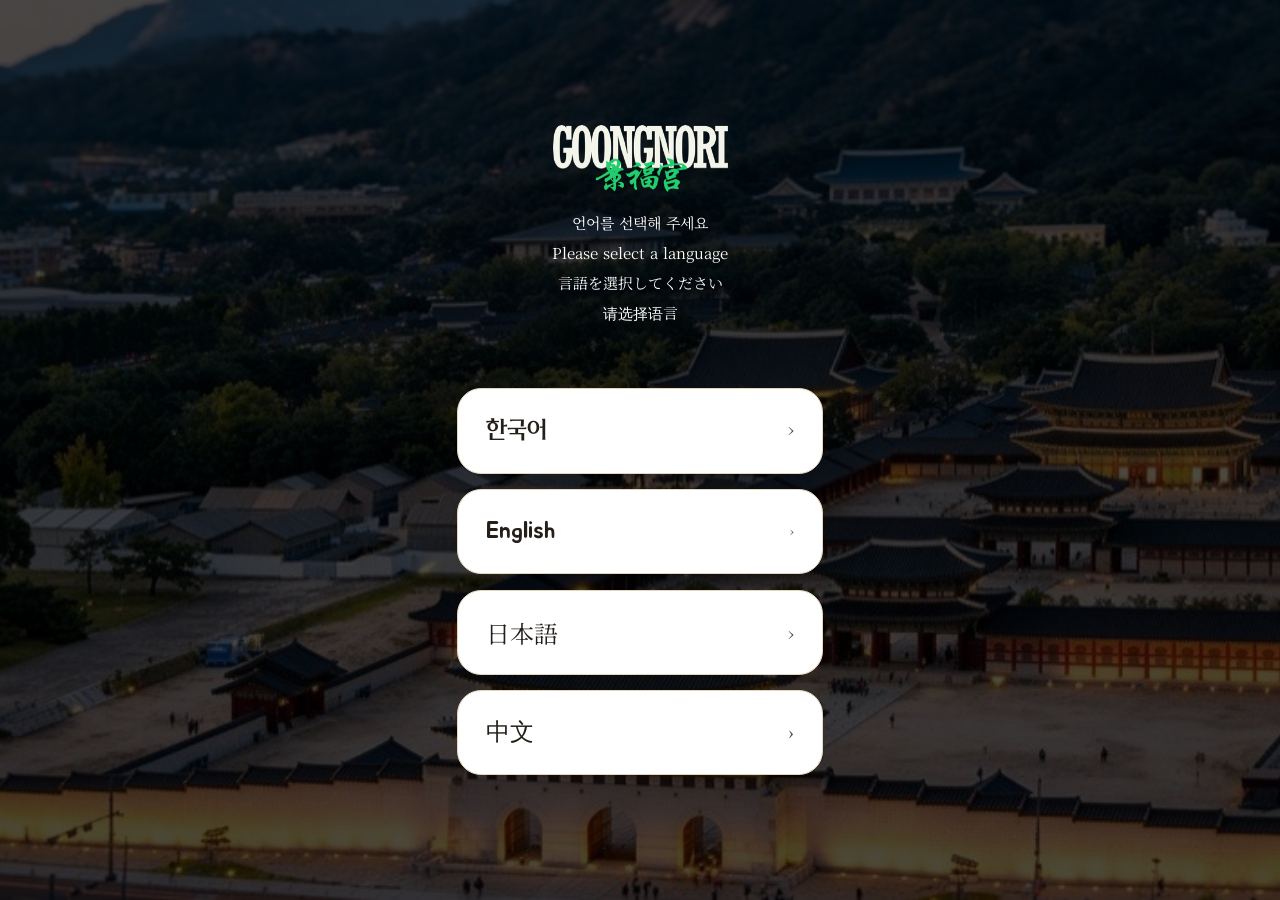
==== index.html @ 540db700 "Initial commit: 궁노리 게임형 UI Full 7-chapter/6-map palace journey experience in Korean/English/Japanese" ====
<!DOCTYPE html>
<html lang="ko">
<head>
  <meta charset="UTF-8" />
  <meta name="viewport" content="width=device-width, initial-scale=1.0, viewport-fit=cover" />
  <meta name="theme-color" content="#fbf6ee" />
  <meta name="apple-mobile-web-app-capable" content="yes" />
  <meta name="apple-mobile-web-app-status-bar-style" content="default" />
  <title>궁노리</title>
  <meta name="description" content="경복궁을 신하 궁이와 함께 걷는 전통 문화 디지털 체험. 한국어, English, 日本語, 中文 지원." />
  <!-- TODO(배포 시): og:url과 og:image를 실제 배포 도메인의 절대경로로 교체하세요 -->
  <meta property="og:type" content="website" />
  <meta property="og:site_name" content="궁노리" />
  <meta property="og:title" content="궁노리 — 경복궁 디지털 체험" />
  <meta property="og:description" content="경복궁을 신하 궁이와 함께 걷는 전통 문화 디지털 체험" />
  <meta property="og:url" content="/" />
  <link rel="manifest" href="manifest.json" />
  <link rel="preconnect" href="https://fonts.googleapis.com" />
  <link rel="preconnect" href="https://fonts.gstatic.com" crossorigin />
  <link rel="stylesheet" href="https://fonts.googleapis.com/css2?family=Cormorant+Garamond:ital,wght@0,300;0,400;0,500;0,600;1,300;1,400&family=Noto+Serif+KR:wght@300;400;500;600&family=Noto+Serif+JP:wght@300;400;500;600&family=Noto+Serif+SC:wght@300;400;500;600&family=Jua&family=Zen+Maru+Gothic:wght@700&family=ZCOOL+KuaiLe&family=Nunito:wght@600;700&display=swap" />
  <link rel="stylesheet" href="css/style.css" />
</head>
<body>
<div class="mobile-wrap">
  <div id="app-shell">

    <!-- ============================================================
         Language Select
         ============================================================ -->
    <section id="screen-language-select" class="screen lang-select is-active" data-screen="language-select">
      <img class="screen__bg" src="images/01_gate/bg-language-900.jpg" alt="" />
      <div class="screen__scrim"></div>
      <div class="lang-select__header">
        <img class="lang-select__logo" src="images/01_gate/logo-goongnori.png" alt="GOONGNORI" />
        <div class="lang-select__subtitle" id="lang-select-subtitle"></div>
      </div>
      <div class="lang-select__buttons" id="lang-select-buttons"></div>
    </section>

    <!-- ============================================================
         Gate Screen — PIN
         ============================================================ -->
    <section id="screen-gate-pin" class="screen gate-pin" data-screen="gate-pin">
      <div class="pattern-bg"></div>
      <div class="gate-pin__content">
        <div class="gate-pin__top">
          <img class="gate-pin__silhouette" src="images/01_gate/goongi-silhouette.png" alt="" />
          <p class="gate-pin__title" id="gate-pin-title"></p>
          <div class="gate-pin__dialogue" id="gate-pin-dialogue"></div>
        </div>

        <div class="gate-pin__pin-area">
          <div class="pin-slots" id="pin-slots" role="status" aria-label="PIN 입력 현황">
            <div class="pin-slot" data-slot="0"></div>
            <div class="pin-slot" data-slot="1"></div>
            <div class="pin-slot" data-slot="2"></div>
            <div class="pin-slot" data-slot="3"></div>
          </div>
          <p class="pin-error-msg" id="pin-error-msg" role="alert"></p>
        </div>

        <div class="keypad" id="keypad" role="group" aria-label="숫자 키패드">
          <div class="keypad__row">
            <button class="key" type="button" data-key="1">1</button>
            <button class="key" type="button" data-key="2">2</button>
            <button class="key" type="button" data-key="3">3</button>
          </div>
          <div class="keypad__row">
            <button class="key" type="button" data-key="4">4</button>
            <button class="key" type="button" data-key="5">5</button>
            <button class="key" type="button" data-key="6">6</button>
          </div>
          <div class="keypad__row">
            <button class="key" type="button" data-key="7">7</button>
            <button class="key" type="button" data-key="8">8</button>
            <button class="key" type="button" data-key="9">9</button>
          </div>
          <div class="keypad__row">
            <div class="key key--blank" aria-hidden="true"></div>
            <button class="key" type="button" data-key="0">0</button>
            <button class="key key--backspace" type="button" data-key="del" aria-label="삭제">
              <svg width="22" height="22" viewBox="0 0 24 24" fill="none" stroke="currentColor" stroke-width="1.5" stroke-linecap="round" stroke-linejoin="round">
                <path d="M21 4H8l-7 8 7 8h13a2 2 0 0 0 2-2V6a2 2 0 0 0-2-2z"/>
                <line x1="18" y1="9" x2="12" y2="15"/>
                <line x1="12" y1="9" x2="18" y2="15"/>
              </svg>
            </button>
          </div>
        </div>
      </div>
    </section>

    <!-- ============================================================
         Gate 등장
         ============================================================ -->
    <section id="screen-gate-appear" class="screen gate-appear" data-screen="gate-appear">
      <img class="screen__bg" src="images/01_gate/bg-gate-appear-900.jpg" alt="" />
      <div class="screen__scrim"></div>
      <div class="gate-appear__bottom">
        <img class="gate-appear__character" src="images/01_gate/goongi-front-full.png" alt="궁이" />
        <div class="gate-appear__dialogue" id="gate-appear-dialogue"></div>
        <button class="btn-primary" id="gate-appear-cta" type="button"></button>
      </div>
    </section>

    <!-- ============================================================
         Chapter Screen
         ============================================================ -->
    <section id="screen-chapter" class="screen chapter" data-screen="chapter">
      <div class="chapter__header">
        <button class="chapter__back" type="button" id="chapter-back" aria-label="뒤로">‹</button>
        <p class="chapter__header-title" id="chapter-header-title"></p>
        <div class="stamp-mini" id="chapter-stamp-mini"></div>
      </div>
      <div class="chapter__hero">
        <img id="chapter-hero1" src="" alt="" />
      </div>
      <div class="chapter__body" id="chapter-body">
        <div class="dialogue-card">
          <span class="avatar-crop dialogue-card__avatar"><img src="images/avatar-default.png" alt="궁이" /></span>
          <p class="dialogue-card__text" id="chapter-dialogue"></p>
        </div>
        <p class="chapter__title" id="chapter-title"></p>
        <div id="chapter-paragraphs"></div>
        <button class="btn-primary" id="chapter-cta" type="button"></button>
      </div>
    </section>

    <!-- ============================================================
         이동 중 (지도)
         ============================================================ -->
    <section id="screen-enroute" class="screen enroute" data-screen="enroute">
      <div class="pattern-bg"></div>
      <div class="enroute__header">
        <p class="enroute__title" id="enroute-title"></p>
        <p class="enroute__subtitle" id="enroute-subtitle"></p>
      </div>
      <div class="enroute__map" id="enroute-map">
        <div class="enroute__map-inner" id="enroute-map-inner">
          <img class="enroute__map-image" id="enroute-map-image" src="" alt="" />
          <div class="enroute__pins" id="enroute-pins"></div>
        </div>
      </div>
      <div class="enroute__legend" id="enroute-legend"></div>
      <button class="btn-primary" id="enroute-cta" type="button"></button>
    </section>

    <!-- ============================================================
         Closing
         ============================================================ -->
    <section id="screen-closing" class="screen closing" data-screen="closing">
      <div class="pattern-bg"></div>
      <span class="avatar-crop closing__avatar"><img src="images/avatar-default.png" alt="궁이" /></span>
      <p class="closing__headline" id="closing-headline"></p>
      <div class="closing__stamps" id="closing-stamps"></div>
      <p class="closing__summary" id="closing-summary"></p>
      <div class="closing__farewell">
        <p class="closing__farewell-name" id="closing-farewell-name"></p>
        <p class="closing__farewell-text" id="closing-farewell-text"></p>
      </div>
      <a class="btn-secondary" id="closing-instagram" href="https://www.instagram.com/goongnori/" target="_blank" rel="noopener noreferrer">
        <svg width="18" height="18" viewBox="0 0 24 24" fill="none" stroke="currentColor" stroke-width="2" stroke-linecap="round" stroke-linejoin="round" aria-hidden="true">
          <rect x="2" y="2" width="20" height="20" rx="5" ry="5"/>
          <path d="M16 11.37A4 4 0 1 1 12.63 8 4 4 0 0 1 16 11.37z"/>
          <line x1="17.5" y1="6.5" x2="17.51" y2="6.5"/>
        </svg>
        <span id="closing-instagram-label"></span>
      </a>
      <button class="btn-primary" id="closing-cta" type="button"></button>
    </section>

  </div>

  <!-- ============================================================
       Lightbox — 챕터 이미지 클릭 시 확대
       ============================================================ -->
  <div class="lightbox" id="lightbox">
    <img class="lightbox__img" id="lightbox-img" src="" alt="" />
  </div>
</div>

<script src="js/content.js"></script>
<script src="js/main.js"></script>
</body>
</html>
---- css/style.css ----
/* ============================================================
   GOONGNORI — Mobile Website Styles
   v2: Figma "게임형 UI" 리디자인 — 화면 단위 전환 SPA
   ============================================================ */

/* === GOOGLE FONTS === (loaded via <link> in <head>, see index.html/404.html) */

/* === KMU80 (자체 호스팅 — Google Fonts에 없는 커스텀 한글 디스플레이 폰트) === */
@font-face {
  font-family: 'KMU80 Sungkok Semi-Serif';
  src: url('../fonts/KMU80SungkokSemiSerif.woff2') format('woff2');
  font-weight: 400;
  font-display: swap;
}
@font-face {
  font-family: 'KMU80 Sungkok Serif';
  src: url('../fonts/KMU80SungkokSerif.woff2') format('woff2');
  font-weight: 400;
  font-display: swap;
}

/* === CSS VARIABLES (Figma variable collection과 1:1 매핑) === */
:root {
  --color-bg-canvas:         #fbf6ee;
  --color-bg-surface:        #ffffff;
  --color-bg-surface-raised: #ffffff;
  --color-border-default:    #e4d5bb;
  --color-text-primary:      #241f19;
  --color-text-secondary:    #5c5346;
  --color-text-on-accent:    #ffffff;
  --color-accent-primary:    #3a6d67;
  --color-accent-primary-pressed: #1f3f3b;
  --color-accent-stamp:      #b8801a;
  --color-node-completed:    #b8801a;
  --color-node-current:      #e85d3e;
  --color-node-locked:       #e4d5bb;
  --color-state-error:       #c44a38;

  /* 하위호환: 구 코드베이스에서 --gold/--cream 등으로 참조하던 곳(404 페이지)이 새 톤을 그대로 물려받도록 별칭 유지 */
  --bg:          var(--color-bg-canvas);
  --gold:        var(--color-accent-primary);
  --gold-light:  #4d8880;
  --gold-dim:    rgba(58, 109, 103, 0.10);
  --gold-border: rgba(58, 109, 103, 0.30);
  --cream:       var(--color-text-primary);
  --cream-muted: var(--color-text-secondary);
  --text-muted:  var(--color-text-secondary);
  --error:       var(--color-state-error);

  --font-serif:  'Cormorant Garamond', Georgia, serif;
  --font-ko:     'Noto Serif KR', serif;
  --font-ja:     'Noto Serif JP', serif;
  --font-zh:     'Noto Serif SC', serif;
  --font-display-ko: 'KMU80 Sungkok Semi-Serif', var(--font-ko);
  --font-cta-ko:      'KMU80 Sungkok Serif', var(--font-ko);
  --font-display-en: 'Jua', var(--font-serif);
  --font-display-ja: 'Zen Maru Gothic', var(--font-ja);
  --font-display-zh: 'ZCOOL KuaiLe', var(--font-zh);
  --font-label:  'Jua', sans-serif;
  --font-num:    'Nunito', sans-serif;

  --radius-sm:   8px;
  --radius-md:   16px;
  --radius-lg:   24px;
  --radius-full: 9999px;

  --spacing-md:  16px;
  --spacing-lg:  24px;

  --shadow-card: 0px 6px 18px -2px rgba(23, 20, 15, 0.16);
  --shadow-cta:  0px 4px 0px 0px rgba(36, 66, 61, 0.35);

  --transition:      all 0.3s cubic-bezier(0.4, 0, 0.2, 1);
  --transition-fast: all 0.15s ease;
}

/* === RESET === */
*, *::before, *::after {
  box-sizing: border-box;
  margin: 0;
  padding: 0;
  -webkit-tap-highlight-color: transparent;
}

html {
  font-size: 16px;
}

body {
  background-color: var(--color-bg-canvas);
  color: var(--color-text-primary);
  font-family: var(--font-ko), var(--font-ja), var(--font-zh), serif;
  font-weight: 400;
  line-height: 1.8;
  min-height: 100dvh;
  -webkit-font-smoothing: antialiased;
  overscroll-behavior: none;
  overflow-x: hidden;
  touch-action: manipulation;
  /* 콘텐츠 보호: 텍스트 선택 및 iOS 롱프레스 콜아웃(저장/복사 메뉴) 비활성화 */
  -webkit-user-select: none;
  -moz-user-select: none;
  -ms-user-select: none;
  user-select: none;
  -webkit-touch-callout: none;
}

img {
  display: block;
  width: 100%;
  height: auto;
  -webkit-user-drag: none;
  user-drag: none;
}

button {
  cursor: pointer;
  border: none;
  background: none;
  font: inherit;
  color: inherit;
}

.mobile-wrap {
  width: 100%;
  min-height: 100dvh;
  position: relative;
  overflow-x: clip;
}

/* 태블릿/폴더블 펼침 등 넓은 화면에서도 폰 모양 카드로 가두지 않고 화면 폭을 그대로 채움 —
   .mobile-wrap은 항상 100% 너비. 각 화면 내부 요소들은 넓은 화면에서도 과하게 늘어나지
   않도록 화면별 max-width로 개별 대응함 (아래 각 화면 섹션 참고) */


/* ============================================================
   404 PAGE (레거시 클래스 재사용 — 새 크림 톤 변수를 그대로 물려받음)
   ============================================================ */
.pw-page {
  display: flex;
  flex-direction: column;
  align-items: center;
  justify-content: flex-start;
  height: 100dvh;
  padding: 20px 24px env(safe-area-inset-bottom, 20px);
  position: relative;
  overflow: hidden;
  background-color: var(--color-bg-canvas);
  background-image:
    url("data:image/svg+xml,%3Csvg xmlns='http://www.w3.org/2000/svg' width='60' height='34.64' viewBox='0 0 60 34.64' overflow='hidden'%3E%3Cg fill='none' stroke='%233a6d67' stroke-width='0.7' stroke-opacity='.12'%3E%3Cpolygon points='20,0 10,17.32 -10,17.32 -20,0 -10,-17.32 10,-17.32'/%3E%3Cpolygon points='80,0 70,17.32 50,17.32 40,0 50,-17.32 70,-17.32'/%3E%3Cpolygon points='20,34.64 10,51.96 -10,51.96 -20,34.64 -10,17.32 10,17.32'/%3E%3Cpolygon points='80,34.64 70,51.96 50,51.96 40,34.64 50,17.32 70,17.32'/%3E%3Cpolygon points='50,17.32 40,34.64 20,34.64 10,17.32 20,0 40,0'/%3E%3C/g%3E%3Cg fill='%233a6d67' fill-opacity='.14' stroke='none'%3E%3Ccircle cx='0' cy='0' r='1.5'/%3E%3Ccircle cx='60' cy='0' r='1.5'/%3E%3Ccircle cx='0' cy='34.64' r='1.5'/%3E%3Ccircle cx='60' cy='34.64' r='1.5'/%3E%3Ccircle cx='30' cy='17.32' r='1.5'/%3E%3C/g%3E%3C/svg%3E");
  background-size: 60px 34.64px;
  background-repeat: repeat;
  animation: pwFade 0.4s ease both;
}

.pw-divider {
  width: 100px;
  height: 1px;
  background: linear-gradient(90deg, transparent, var(--gold), transparent);
  position: relative;
}

.pw-divider::after {
  content: '';
  position: absolute;
  top: 4px;
  left: 10%;
  right: 10%;
  height: 1px;
  background: inherit;
  opacity: 0.35;
}

.pw-footer {
  display: flex;
  flex-direction: column;
  align-items: center;
  gap: 3px;
  width: 100%;
  padding: 10px 0 8px;
  border-top: 1px solid rgba(58, 109, 103, 0.15);
  animation: fadeIn 0.5s ease 0.6s both;
  position: absolute;
  bottom: max(env(safe-area-inset-bottom, 16px), 16px);
  left: 0;
  right: 0;
}

.pw-footer-en {
  font-family: var(--font-serif);
  font-size: 10px;
  letter-spacing: 0.22em;
  text-transform: uppercase;
  color: rgba(58, 109, 103, 0.55);
}

.pw-footer-ko {
  font-family: var(--font-ko);
  font-size: 13px;
  letter-spacing: 0.12em;
  color: rgba(58, 109, 103, 0.4);
  font-weight: 300;
}

.nf-content {
  flex: 1;
  display: flex;
  flex-direction: column;
  align-items: center;
  justify-content: center;
  gap: 16px;
  text-align: center;
  padding-bottom: 40px;
  animation: pinEntry 0.7s cubic-bezier(0.22, 1, 0.36, 1) 0.16s both;
}

.nf-logo {
  height: 60px;
  width: auto;
  max-width: 200px;
  object-fit: contain;
}

.nf-code {
  font-family: var(--font-serif);
  font-size: clamp(88px, 22vw, 128px);
  font-weight: 300;
  color: var(--gold);
  letter-spacing: 0.12em;
  line-height: 1;
  opacity: 0.55;
  margin-top: 4px;
}

.nf-text {
  display: flex;
  flex-direction: column;
  gap: 6px;
}

.nf-sub {
  font-family: var(--font-ko), var(--font-ja), var(--font-zh), serif;
  font-size: 10px;
  color: var(--text-muted);
  letter-spacing: 0.05em;
  line-height: 2.2;
}

.nf-sub span { display: block; }

.nf-btn {
  display: inline-flex;
  flex-direction: column;
  align-items: center;
  justify-content: center;
  gap: 2px;
  margin-top: 12px;
  padding: 14px 36px;
  border: 1px solid var(--color-border-default);
  border-radius: var(--radius-sm);
  background: var(--color-bg-surface);
  color: var(--color-text-primary);
  font-family: var(--font-ko), var(--font-ja), var(--font-zh), serif;
  text-decoration: none;
  transition: var(--transition-fast);
  box-shadow: var(--shadow-card);
}

.nf-btn .nf-btn-ko {
  font-size: 13px;
  letter-spacing: 0.1em;
}

.nf-btn .nf-btn-other {
  font-size: 10px;
  letter-spacing: 0.08em;
  opacity: 0.6;
}

.nf-btn:active {
  transform: scale(0.97);
  background: var(--gold-dim);
  border-color: var(--gold);
}

.nf-timer {
  font-family: var(--font-ko), var(--font-ja), var(--font-zh), serif;
  font-size: 10px;
  color: var(--text-muted);
  letter-spacing: 0.05em;
  opacity: 0.55;
  line-height: 2.2;
}

.nf-timer span { display: block; }


/* ============================================================
   ANIMATIONS (공용)
   ============================================================ */
@keyframes pwFade {
  from { opacity: 0; }
  to   { opacity: 1; }
}

@keyframes pinEntry {
  from { opacity: 0; transform: translateY(20px); }
  to   { opacity: 1; transform: translateY(0); }
}

@keyframes fadeIn {
  from { opacity: 0; transform: translateY(8px); }
  to   { opacity: 1; transform: translateY(0); }
}

@keyframes shake {
  0%, 100% { transform: translateX(0); }
  15%      { transform: translateX(-8px); }
  30%      { transform: translateX(8px); }
  45%      { transform: translateX(-6px); }
  60%      { transform: translateX(6px); }
  75%      { transform: translateX(-3px); }
  90%      { transform: translateX(3px); }
}


/* ============================================================
   화면 전환 시스템 — 화면 단위 SPA
   ============================================================ */
#app-shell {
  position: relative;
  height: 100dvh;
  overflow: hidden;
}

.screen {
  position: absolute;
  inset: 0;
  display: none;
  flex-direction: column;
  background: var(--color-bg-canvas);
  opacity: 0;
  /* 안전망: 짧은/작은 화면에서 내용이 뷰포트보다 커지면 잘리지 않고 스크롤되게 함 */
  overflow-y: auto;
  -webkit-overflow-scrolling: touch;
}

.screen.is-active {
  display: flex;
  animation: fadeIn 0.35s ease both;
  opacity: 1;
}

.screen__bg {
  position: absolute;
  inset: 0;
  width: 100%;
  height: 100%;
  object-fit: cover;
  z-index: 0;
}

.screen__scrim {
  position: absolute;
  inset: 0;
  background: rgba(0, 0, 0, 0.7);
  z-index: 1;
}

/* 귀갑문(龜甲文) 패턴 — 크림 배경 위 옅은 세라돈 격자 */
.pattern-bg {
  position: absolute;
  inset: 0;
  z-index: 0;
  background-image:
    url("data:image/svg+xml,%3Csvg xmlns='http://www.w3.org/2000/svg' width='60' height='34.64' viewBox='0 0 60 34.64' overflow='hidden'%3E%3Cg fill='none' stroke='%233a6d67' stroke-width='0.7' stroke-opacity='.12'%3E%3Cpolygon points='20,0 10,17.32 -10,17.32 -20,0 -10,-17.32 10,-17.32'/%3E%3Cpolygon points='80,0 70,17.32 50,17.32 40,0 50,-17.32 70,-17.32'/%3E%3Cpolygon points='20,34.64 10,51.96 -10,51.96 -20,34.64 -10,17.32 10,17.32'/%3E%3Cpolygon points='80,34.64 70,51.96 50,51.96 40,34.64 50,17.32 70,17.32'/%3E%3Cpolygon points='50,17.32 40,34.64 20,34.64 10,17.32 20,0 40,0'/%3E%3C/g%3E%3Cg fill='%233a6d67' fill-opacity='.14' stroke='none'%3E%3Ccircle cx='0' cy='0' r='1.5'/%3E%3Ccircle cx='60' cy='0' r='1.5'/%3E%3Ccircle cx='0' cy='34.64' r='1.5'/%3E%3Ccircle cx='60' cy='34.64' r='1.5'/%3E%3Ccircle cx='30' cy='17.32' r='1.5'/%3E%3C/g%3E%3C/svg%3E");
  background-size: 60px 34.64px;
  background-repeat: repeat;
}

/* 필(pill) CTA 버튼 — Figma Button/Primary */
.btn-primary {
  position: relative;
  z-index: 2;
  display: inline-flex;
  align-items: center;
  justify-content: center;
  width: 100%;
  padding: clamp(13px, 2dvh, 19px) var(--spacing-lg);
  background: var(--color-accent-primary);
  color: var(--color-text-on-accent);
  border-radius: var(--radius-full);
  font-size: clamp(15px, 4.53vw, 20px);
  box-shadow: var(--shadow-cta);
  transition: var(--transition-fast);
}

.btn-primary:active {
  transform: translateY(2px);
  box-shadow: 0px 2px 0px 0px rgba(36, 66, 61, 0.35);
  background: var(--color-accent-primary-pressed);
}

/* 아웃라인 보조 버튼 — 외부 링크(인스타그램 등) 등 btn-primary보다 낮은 우선순위 액션용 */
.btn-secondary {
  position: relative;
  z-index: 2;
  display: inline-flex;
  align-items: center;
  justify-content: center;
  gap: 8px;
  width: 100%;
  padding: clamp(11px, 1.7dvh, 16px) var(--spacing-lg);
  background: transparent;
  color: var(--color-accent-primary);
  border: 1.5px solid var(--color-accent-primary);
  border-radius: var(--radius-full);
  font-size: clamp(13px, 3.73vw, 16px);
  text-decoration: none;
  transition: var(--transition-fast);
}

.btn-secondary:active {
  transform: translateY(2px);
  background: rgba(58, 109, 103, 0.08);
}

.font-ko { font-family: var(--font-display-ko); }
.font-en { font-family: var(--font-display-en); }
.font-ja { font-family: var(--font-display-ja); }
.font-zh { font-family: var(--font-display-zh); }
.font-cta-ko { font-family: var(--font-cta-ko); }


/* ============================================================
   Language Select
   ============================================================ */
.lang-select {
  align-items: center;
  justify-content: center;
  gap: clamp(24px, 6.9dvh, 66px);
  padding: clamp(20px, 8.53vw, 38px);
}

.lang-select__header {
  position: relative;
  z-index: 2;
  display: flex;
  flex-direction: column;
  align-items: center;
  gap: clamp(10px, 1.97dvh, 19px);
}

.lang-select__logo {
  width: clamp(112px, 39.5vw, 175px);
  height: auto;
}

.lang-select__subtitle {
  display: flex;
  flex-direction: column;
  align-items: center;
  gap: 3px;
  font-size: clamp(11px, 3.47vw, 15px);
  color: var(--color-text-on-accent);
  text-align: center;
}

.lang-select__buttons {
  position: relative;
  z-index: 2;
  display: flex;
  flex-direction: column;
  gap: clamp(8px, 1.72dvh, 17px);
  width: 100%;
  max-width: 366px;
}

.lang-row {
  display: flex;
  align-items: center;
  justify-content: space-between;
  width: 100%;
  padding: clamp(12px, 2.22dvh, 21px) clamp(16px, 6.4vw, 28px);
  background: var(--color-bg-surface);
  border: 1px solid var(--color-border-default);
  border-radius: var(--radius-lg);
  color: var(--color-text-primary);
  font-size: clamp(17px, 5.33vw, 24px);
  transition: var(--transition-fast);
}

.lang-row:active { transform: scale(0.98); background: var(--color-bg-canvas); }

.lang-row__chevron {
  color: var(--color-text-secondary);
  font-size: 18px;
}


/* ============================================================
   Gate Screen — PIN
   ============================================================ */
.gate-pin {
  align-items: center;
}

/* Language Select/Chapter 화면과 동일한 패턴: justify-content:center로 3개 그룹을
   "하나의 뭉치"로 가운데 정렬. space-between처럼 남는 공간을 그룹 사이 개별 gap에
   몰아넣지 않으므로, 큰 화면에서도 구성이 흐트러지지 않고 위아래 여백만 늘어남.
   간격 자체도 완전히 고정하면 큰 화면에서 답답해 보이므로, "iPhone SE(667px 높이)에서
   정확히 안전한 최소값" ↔ "iPhone 16 Pro Max(932px)에서 넉넉한 최대값" 두 지점을 지나는
   1차 함수(calc(A + B*1dvh))로 계산 — 순수 % 기반 dvh와 달리 원점을 지나지 않아도 되므로
   짧은 화면에서는 그대로, 큰 화면에서는 확실히 더 벌어짐 */
.gate-pin__content {
  position: relative;
  z-index: 2;
  flex: 1;
  width: 100%;
  display: flex;
  flex-direction: column;
  align-items: center;
  justify-content: center;
  gap: clamp(12px, calc(-18.21px + 4.528dvh), 24px);
  padding: calc(clamp(18px, calc(-17.24px + 5.283dvh), 32px) + env(safe-area-inset-top, 0px)) clamp(20px, 7.47vw, 33px) clamp(12px, calc(-8.14px + 3.019dvh), 20px);
}

.gate-pin__top {
  display: flex;
  flex-direction: column;
  align-items: center;
  gap: clamp(8px, calc(-17.17px + 3.774dvh), 18px);
  width: 100%;
}

.gate-pin__silhouette {
  width: clamp(64px, 23.5vw, 104px);
  height: clamp(64px, 23.5vw, 104px);
  border-radius: var(--radius-full);
}

.gate-pin__title {
  font-size: clamp(18px, 5.87vw, 26px);
  color: var(--color-text-primary);
  text-align: center;
}

.gate-pin__dialogue {
  width: 100%;
  padding: clamp(14px, 5.33vw, 24px);
  background: var(--color-bg-surface-raised);
  border-radius: 20px;
  box-shadow: var(--shadow-card);
  font-family: var(--font-ko);
  font-size: clamp(14px, 4.27vw, 19px);
  line-height: 1.55;
  color: var(--color-text-primary);
}

.gate-pin__pin-area {
  display: flex;
  flex-direction: column;
  align-items: center;
  gap: 8px;
}

.pin-slots {
  display: flex;
  gap: clamp(8px, 3.2vw, 14px);
}

.pin-slot {
  width: clamp(46px, 14.93vw, 66px);
  height: clamp(54px, 17.07vw, 76px);
  border-radius: var(--radius-md);
  background: var(--color-bg-surface);
  border: 1px solid var(--color-border-default);
  display: flex;
  align-items: center;
  justify-content: center;
  font-family: var(--font-num);
  font-size: clamp(20px, 6.4vw, 28px);
  font-weight: 600;
  color: var(--color-text-primary);
  transition: var(--transition-fast);
}

.pin-slot.is-current { border: 2px solid var(--color-accent-primary); }
.pin-slot.is-error { border-color: var(--color-state-error); background: rgba(196, 74, 56, 0.08); }
.pin-slot.is-success { border-color: var(--color-accent-primary); background: rgba(58, 109, 103, 0.1); }

.pin-slots.shake { animation: shake 0.5s cubic-bezier(0.36, 0.07, 0.19, 0.97) both; }

.pin-error-msg {
  min-height: 18px;
  margin-top: -8px;
  font-size: 12px;
  color: var(--color-state-error);
  text-align: center;
  opacity: 0;
  transition: var(--transition-fast);
}

.pin-error-msg.visible { opacity: 1; }

.keypad {
  display: flex;
  flex-direction: column;
  gap: clamp(8px, calc(-7.1px + 2.264dvh), 14px);
}

.keypad__row {
  display: flex;
  gap: clamp(8px, 3.73vw, 17px);
}

.key {
  width: clamp(58px, 19.2vw, 85px);
  height: clamp(46px, 14.93vw, 66px);
  border-radius: var(--radius-md);
  background: var(--color-bg-surface);
  display: flex;
  align-items: center;
  justify-content: center;
  font-family: var(--font-label);
  font-size: clamp(17px, 5.33vw, 24px);
  color: var(--color-text-primary);
  transition: var(--transition-fast);
}

.key:active { background: var(--color-bg-canvas); transform: scale(0.94); }
.key--blank { background: var(--color-bg-canvas); pointer-events: none; }
.key--backspace svg { display: block; width: clamp(20px, 5.87vw, 26px); height: clamp(20px, 5.87vw, 26px); }

.keypad.locked { opacity: 0.35; pointer-events: none; }


/* ============================================================
   Gate 등장
   ============================================================ */
.gate-appear {
  align-items: center;
  justify-content: flex-end;
  padding: calc(clamp(56px, 15dvh, 160px) + env(safe-area-inset-top, 0px)) clamp(20px, 7.47vw, 33px) clamp(40px, 10dvh, 103px);
}

.gate-appear__bottom {
  position: relative;
  z-index: 2;
  display: flex;
  flex-direction: column;
  align-items: center;
  gap: clamp(14px, 3dvh, 28px);
  width: 100%;
}

.gate-appear__character {
  width: auto;
  height: clamp(160px, 32dvh, 300px);
  aspect-ratio: 2 / 3;
  object-fit: contain;
}

.gate-appear__dialogue {
  width: 100%;
  padding: clamp(14px, 5.33vw, 24px);
  background: var(--color-bg-surface-raised);
  border-radius: 20px;
  box-shadow: var(--shadow-card);
  font-family: var(--font-ko);
  font-size: clamp(14px, 4.27vw, 19px);
  line-height: 1.55;
  color: var(--color-text-primary);
}


/* ============================================================
   공용 — Stamp mini / Dialogue Card (Chapter·이동중·Closing 공유)
   ============================================================ */
.stamp-mini {
  display: flex;
  align-items: center;
  justify-content: center;
  width: 32px;
  height: 32px;
  border-radius: var(--radius-full);
  background: var(--color-accent-stamp);
  font-family: var(--font-num);
  font-size: 13px;
  font-weight: 600;
  color: var(--color-text-on-accent);
  flex-shrink: 0;
}

.dialogue-card {
  display: flex;
  align-items: flex-start;
  gap: 14px;
  width: 100%;
  padding: 18px 20px 18px 18px;
  background: var(--color-bg-surface-raised);
  border-radius: 20px;
  box-shadow: var(--shadow-card);
}

/* 궁이 아바타 크롭 — 원본(avatar-default.png)은 정사각형이 아닌 세로로 긴 전신 인물컷이라
   object-fit:cover 하나로는 Figma의 얼굴 크롭을 재현할 수 없음. Figma Avatar 컴포넌트의
   inset(top 9.19% / right -1.44% / bottom -52.25% / left 10%)을 그대로 계산해 옮김 —
   88px 기준 안쪽 박스가 91.44%×143.06% 크기로 top 9.19%/left 10%에 위치. */
.avatar-crop {
  position: relative;
  display: block;
  overflow: hidden;
  border-radius: var(--radius-full);
  background: var(--color-accent-primary);
  flex-shrink: 0;
}

.avatar-crop img {
  position: absolute;
  top: 9.19%;
  left: 10%;
  width: 91.44%;
  height: 143.06%;
  object-fit: cover;
}

.dialogue-card__avatar {
  width: 44px;
  height: 44px;
}

.dialogue-card__text {
  flex: 1;
  font-family: var(--font-ko), var(--font-ja), var(--font-zh), serif;
  font-size: 15px;
  line-height: 1.5;
  color: var(--color-text-primary);
}


/* ============================================================
   Chapter Screen
   ============================================================ */
.chapter__header {
  position: relative;
  z-index: 2;
  display: flex;
  align-items: center;
  gap: 8px;
  padding: calc(env(safe-area-inset-top, 0px) + 16px) 20px 16px;
  flex-shrink: 0;
}

.chapter__back {
  position: relative;
  font-size: 22px;
  line-height: 1;
  color: var(--color-text-primary);
  flex-shrink: 0;
  padding: 11px;
  margin: -11px;
}

.chapter__header-title {
  flex: 1;
  font-family: var(--font-ko), var(--font-ja), var(--font-zh), serif;
  font-size: 15px;
  color: var(--color-text-primary);
}

.chapter__hero {
  padding: 0 20px;
  flex-shrink: 0;
}

.chapter__hero img {
  width: 100%;
  aspect-ratio: 335 / 220;
  object-fit: cover;
  border-radius: var(--radius-lg);
  background: var(--color-border-default);
}

.chapter__body {
  display: flex;
  flex-direction: column;
  align-items: center;
  gap: clamp(18px, 5.87vw, 24px);
  padding: clamp(18px, 5.87vw, 24px) 20px clamp(32px, 9.6dvh, 48px);
}

.chapter__body > * { width: 100%; }

/* #chapter-paragraphs는 .chapter__body의 flex 자식 "하나"라서 .chapter__body의 gap은
   문단/이미지 묶음 전체와 대사창·제목·버튼 사이에만 적용되고, 그 안의 개별 문단·이미지끼리는
   간격이 전혀 없었음(마진 없는 일반 block) — 여기서도 같은 gap을 줘서 문단↔이미지 간격을 맞춤 */
#chapter-paragraphs {
  display: flex;
  flex-direction: column;
  gap: clamp(18px, 5.87vw, 24px);
  width: 100%;
}

.chapter__title {
  font-family: var(--font-ko), var(--font-ja), var(--font-zh), serif;
  font-weight: 600;
  font-size: clamp(21px, 6.93vw, 26px);
  color: var(--color-text-primary);
}

.chapter__paragraph {
  font-family: var(--font-ko), var(--font-ja), var(--font-zh), serif;
  font-size: clamp(14px, 4.27vw, 16px);
  line-height: 1.7;
  color: var(--color-text-primary);
}

.chapter__image img {
  width: 100%;
  aspect-ratio: 3 / 2;
  object-fit: cover;
  border-radius: var(--radius-lg);
  background: var(--color-border-default);
}

.chapter .btn-primary { margin-top: clamp(4px, 1dvh, 8px); }


/* ============================================================
   이동 중 (지도)
   ============================================================ */
.enroute {
  align-items: center;
  padding: 0 0 clamp(20px, 4.5dvh, 40px);
}

.enroute__header {
  position: relative;
  z-index: 2;
  width: 100%;
  display: flex;
  flex-direction: column;
  gap: 4px;
  padding: calc(env(safe-area-inset-top, 0px) + 56px) 28px 0;
  flex-shrink: 0;
}

.enroute__title {
  font-family: var(--font-ko), var(--font-ja), var(--font-zh), serif;
  font-size: clamp(19px, 6.4vw, 24px);
  color: var(--color-text-primary);
}

.enroute__subtitle {
  font-family: var(--font-ko), var(--font-ja), var(--font-zh), serif;
  font-size: 13px;
  color: var(--color-text-secondary);
}

.enroute__legend {
  position: relative;
  z-index: 2;
  display: flex;
  justify-content: center;
  gap: 24px;
  padding: 16px 0 8px;
  flex-shrink: 0;
}

.enroute__legend-item {
  display: flex;
  align-items: center;
  gap: 6px;
  font-family: var(--font-label);
  font-size: 12px;
  color: var(--color-text-secondary);
}

.enroute__legend-dot {
  width: 12px;
  height: 12px;
  border-radius: var(--radius-full);
  flex-shrink: 0;
}

.enroute__legend-dot--completed { background: var(--color-node-completed); }
.enroute__legend-dot--current   { background: var(--color-node-current); }
.enroute__legend-dot--locked    { background: var(--color-node-locked); border: 1px solid var(--color-border-default); }

/* .enroute__map은 남는 flex 공간(스크롤 없이 항상 화면에 맞춤). 슬롯 비율이 지도 원본
   비율(376:519)과 많이 다르면(SE처럼 짧고 넓은 화면 등) 무조건 꽉 채우는 대신 크롭을
   최대 MAP_MAX_CROP만큼만 허용하고 나머지는 레터박스로 남김 — 반대로 슬롯 비율이 지도와
   비슷하면(16 Pro Max 등) 크롭이 거의 없어도 이미 꽉 차므로 그대로 화면을 가득 채움.
   실제 크기는 JS(layoutMapPins)가 계산해 .enroute__map-inner에 px로 넣음 */
.enroute__map {
  position: relative;
  z-index: 2;
  width: 100%;
  flex: 1;
  min-height: 0;
  display: flex;
  align-items: center;
  justify-content: center;
  overflow: hidden;
}

.enroute__map-inner {
  position: relative;
}

.enroute__map-image {
  width: 100%;
  height: 100%;
  object-fit: cover;
  border-radius: 20px;
}

.enroute__pins {
  position: absolute;
  inset: 0;
}

.map-pin {
  position: absolute;
  display: flex;
  align-items: center;
  justify-content: center;
  border-radius: var(--radius-full);
  transform: translate(-50%, -50%);
  font-family: var(--font-num);
  font-weight: 600;
}

.map-pin--completed {
  width: 22px;
  height: 22px;
  background: var(--color-node-completed);
  color: var(--color-text-on-accent);
  font-size: 11px;
}

.map-pin--locked {
  width: 22px;
  height: 22px;
  background: var(--color-node-locked);
  color: var(--color-text-secondary);
  font-size: 11px;
}

.map-pin--current {
  width: 30px;
  height: 30px;
  background: var(--color-node-current);
  border: 4px solid var(--color-text-on-accent);
  overflow: hidden;
}

.map-pin--current .avatar-crop {
  width: 100%;
  height: 100%;
}

.map-pin__label {
  position: absolute;
  top: 0;
  left: 0;
  transform: translateY(-50%);
  white-space: nowrap;
  font-family: var(--font-label);
  font-size: 12px;
  color: var(--color-text-primary);
}

.enroute .btn-primary {
  position: relative;
  z-index: 2;
  width: auto;
  margin-top: clamp(16px, 3.5dvh, 28px);
  padding-left: clamp(24px, 8.53vw, 38px);
  padding-right: clamp(24px, 8.53vw, 38px);
  flex-shrink: 0;
}


/* ============================================================
   Closing Screen
   ============================================================ */
.closing {
  align-items: center;
  justify-content: center;
  gap: clamp(16px, 3.7dvh, 28px);
  padding: calc(env(safe-area-inset-top, 0px) + clamp(36px, 9.6dvh, 72px)) 28px clamp(32px, 8dvh, 60px);
  text-align: center;
}

.closing > * { position: relative; z-index: 2; flex-shrink: 0; }

.closing__avatar {
  width: 88px;
  height: 88px;
}

.closing__headline {
  font-family: var(--font-ko), var(--font-ja), var(--font-zh), serif;
  font-size: clamp(20px, 6.4vw, 24px);
  color: var(--color-text-primary);
}

.closing__stamps {
  display: flex;
  flex-wrap: wrap;
  justify-content: center;
  gap: 8px;
}

.closing__stamp {
  display: flex;
  align-items: center;
  justify-content: center;
  width: 32px;
  height: 32px;
  border-radius: var(--radius-full);
  background: var(--color-node-completed);
  font-family: var(--font-num);
  font-size: 12px;
  font-weight: 600;
  color: var(--color-text-on-accent);
}

.closing__summary {
  font-family: var(--font-ko), var(--font-ja), var(--font-zh), serif;
  font-size: 13px;
  color: var(--color-text-secondary);
}

.closing__farewell {
  display: flex;
  flex-direction: column;
  align-items: center;
  gap: 8px;
  width: 100%;
  padding: 20px;
  background: var(--color-bg-surface-raised);
  border-radius: 20px;
  box-shadow: var(--shadow-card);
}

.closing__farewell-name {
  font-family: var(--font-label);
  font-size: 13px;
  color: var(--color-text-secondary);
}

.closing__farewell-text {
  font-family: var(--font-ko), var(--font-ja), var(--font-zh), serif;
  font-weight: 500;
  font-size: 15px;
  line-height: 1.55;
  color: var(--color-text-primary);
}

.closing .btn-primary {
  width: auto;
  padding-left: clamp(24px, 8.53vw, 38px);
  padding-right: clamp(24px, 8.53vw, 38px);
}


/* 태블릿/폴더블 펼침 이상 넓은 화면 — 예전엔 540px 폰 프레임 안에서만 쓰이던 값들이라
   간격(gap)의 최대치가 작게 잡혀 있었음. 프레임을 없앤 뒤 이미지·글자는 화면 폭만큼 커지는데
   블록 사이 간격은 예전 최대치에 묶여있어 헐렁한 내용물 사이가 좁아 보이는 문제를 해결 */
@media (min-width: 560px) {
  .chapter__body {
    gap: clamp(24px, 4vw, 48px);
    /* 히어로 이미지와 첫 텍스트 블록 사이 간격 — gap과 별개로 padding-top이 담당 */
    padding-top: clamp(24px, 4vw, 48px);
  }
  #chapter-paragraphs { gap: clamp(24px, 4vw, 48px); }
  .dialogue-card { gap: clamp(14px, 2vw, 20px); }
  .gate-appear__bottom { gap: clamp(14px, 3vw, 36px); }
  .gate-pin__content { gap: clamp(12px, 3vw, 32px); }
  .gate-pin__top { gap: clamp(8px, 2vw, 22px); }
  .closing { gap: clamp(16px, 3vw, 36px); }
}

/* ============================================================
   Lightbox — 챕터 이미지 클릭 시 확대
   ============================================================ */
.chapter__hero img,
.chapter__image img {
  cursor: zoom-in;
}

.lightbox {
  position: fixed;
  inset: 0;
  z-index: 1000;
  display: none;
  align-items: center;
  justify-content: center;
  padding: clamp(16px, 5vw, 48px);
  background: rgba(0, 0, 0, 0.92);
  cursor: zoom-out;
}

.lightbox.is-active {
  display: flex;
  animation: fadeIn 0.2s ease both;
}

.lightbox__img {
  max-width: 100%;
  max-height: 100%;
  width: auto;
  height: auto;
  object-fit: contain;
  border-radius: 8px;
}

/* iOS Safari safe-area */
@media (prefers-reduced-motion: reduce) {
  *, *::before, *::after {
    animation-duration: 0.01ms !important;
    transition-duration: 0.01ms !important;
  }
}
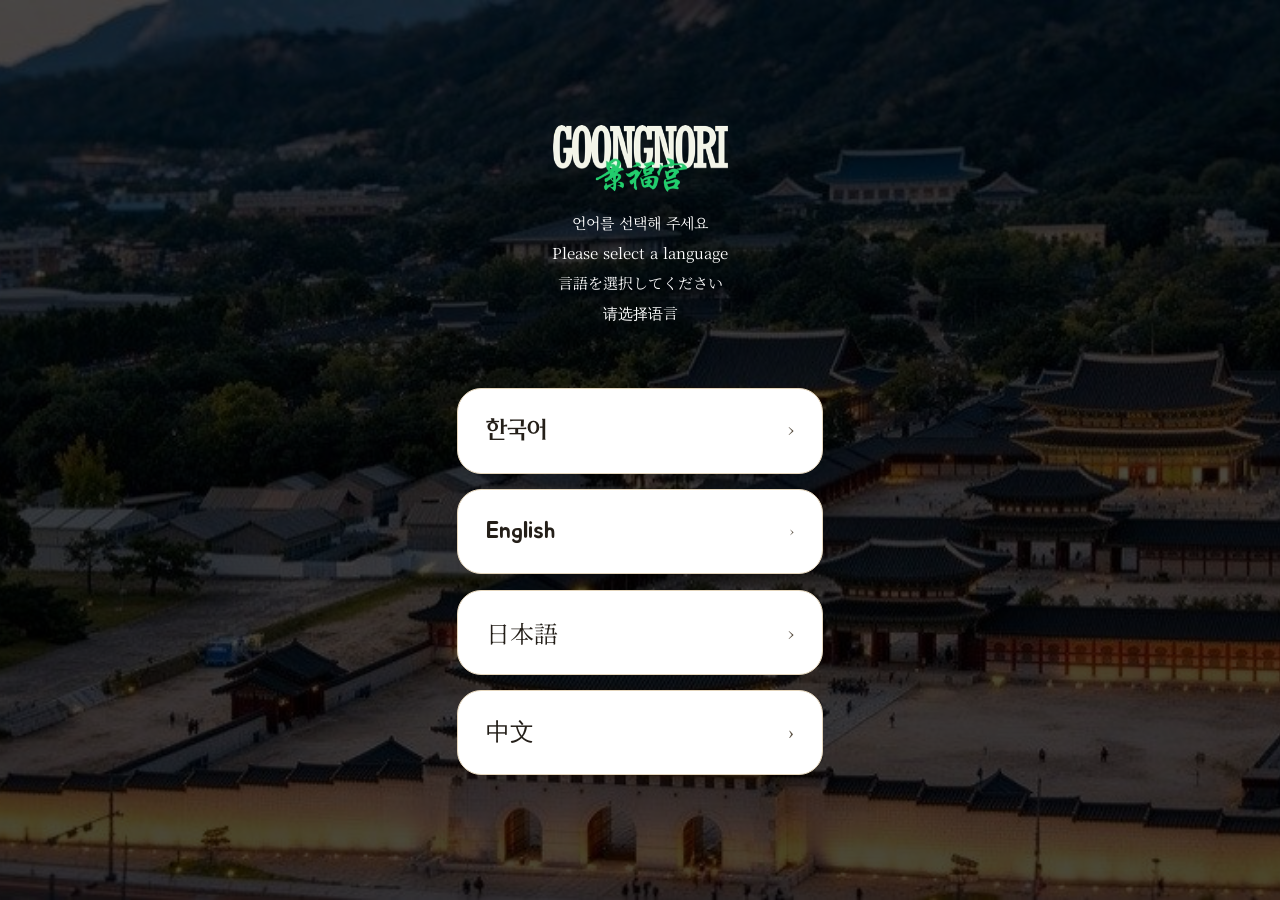
==== commit deb1660e: "Optimize images for faster mobile load Recompress chapter/gate JPEGs (quality 78, progressive) and c" ====
--- a/index.html
+++ b/index.html
@@ -31,7 +31,7 @@
       <img class="screen__bg" src="images/01_gate/bg-language-900.jpg" alt="" />
       <div class="screen__scrim"></div>
       <div class="lang-select__header">
-        <img class="lang-select__logo" src="images/01_gate/logo-goongnori.png" alt="GOONGNORI" />
+        <img class="lang-select__logo" src="images/01_gate/logo-goongnori.webp" alt="GOONGNORI" />
         <div class="lang-select__subtitle" id="lang-select-subtitle"></div>
       </div>
       <div class="lang-select__buttons" id="lang-select-buttons"></div>
@@ -97,7 +97,7 @@
       <img class="screen__bg" src="images/01_gate/bg-gate-appear-900.jpg" alt="" />
       <div class="screen__scrim"></div>
       <div class="gate-appear__bottom">
-        <img class="gate-appear__character" src="images/01_gate/goongi-front-full.png" alt="궁이" />
+        <img class="gate-appear__character" src="images/01_gate/goongi-front-full.webp" alt="궁이" />
         <div class="gate-appear__dialogue" id="gate-appear-dialogue"></div>
         <button class="btn-primary" id="gate-appear-cta" type="button"></button>
       </div>
@@ -117,7 +117,7 @@
       </div>
       <div class="chapter__body" id="chapter-body">
         <div class="dialogue-card">
-          <span class="avatar-crop dialogue-card__avatar"><img src="images/avatar-default.png" alt="궁이" /></span>
+          <span class="avatar-crop dialogue-card__avatar"><img src="images/avatar-default.webp" alt="궁이" /></span>
           <p class="dialogue-card__text" id="chapter-dialogue"></p>
         </div>
         <p class="chapter__title" id="chapter-title"></p>
@@ -150,7 +150,7 @@
          ============================================================ -->
     <section id="screen-closing" class="screen closing" data-screen="closing">
       <div class="pattern-bg"></div>
-      <span class="avatar-crop closing__avatar"><img src="images/avatar-default.png" alt="궁이" /></span>
+      <span class="avatar-crop closing__avatar"><img src="images/avatar-default.webp" alt="궁이" /></span>
       <p class="closing__headline" id="closing-headline"></p>
       <div class="closing__stamps" id="closing-stamps"></div>
       <p class="closing__summary" id="closing-summary"></p>
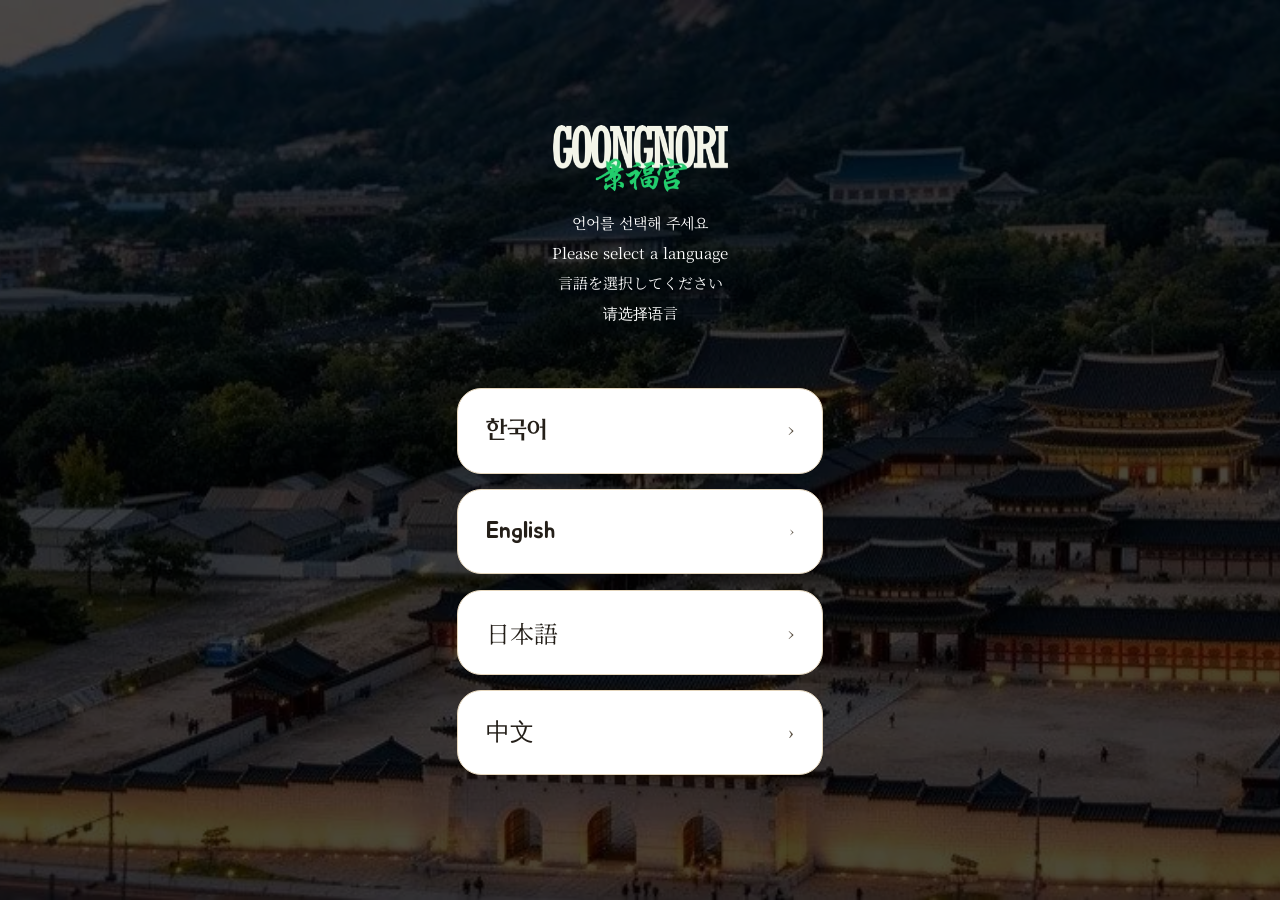
==== commit edd0756f: "Prefetch next chapter's images, convert remaining photos to WebP, fix bottom safe-area - Prefetch th" ====
--- a/index.html
+++ b/index.html
@@ -28,7 +28,7 @@
          Language Select
          ============================================================ -->
     <section id="screen-language-select" class="screen lang-select is-active" data-screen="language-select">
-      <img class="screen__bg" src="images/01_gate/bg-language-900.jpg" alt="" />
+      <img class="screen__bg" src="images/01_gate/bg-language-900.webp" alt="" />
       <div class="screen__scrim"></div>
       <div class="lang-select__header">
         <img class="lang-select__logo" src="images/01_gate/logo-goongnori.webp" alt="GOONGNORI" />
@@ -94,7 +94,7 @@
          Gate 등장
          ============================================================ -->
     <section id="screen-gate-appear" class="screen gate-appear" data-screen="gate-appear">
-      <img class="screen__bg" src="images/01_gate/bg-gate-appear-900.jpg" alt="" />
+      <img class="screen__bg" src="images/01_gate/bg-gate-appear-900.webp" alt="" />
       <div class="screen__scrim"></div>
       <div class="gate-appear__bottom">
         <img class="gate-appear__character" src="images/01_gate/goongi-front-full.webp" alt="궁이" />
--- a/css/style.css
+++ b/css/style.css
@@ -439,7 +439,7 @@
   align-items: center;
   justify-content: center;
   gap: clamp(24px, 6.9dvh, 66px);
-  padding: clamp(20px, 8.53vw, 38px);
+  padding: calc(clamp(20px, 8.53vw, 38px) + env(safe-area-inset-top, 0px)) clamp(20px, 8.53vw, 38px) calc(clamp(20px, 8.53vw, 38px) + env(safe-area-inset-bottom, 0px));
 }
 
 .lang-select__header {
@@ -522,7 +522,7 @@
   align-items: center;
   justify-content: center;
   gap: clamp(12px, calc(-18.21px + 4.528dvh), 24px);
-  padding: calc(clamp(18px, calc(-17.24px + 5.283dvh), 32px) + env(safe-area-inset-top, 0px)) clamp(20px, 7.47vw, 33px) clamp(12px, calc(-8.14px + 3.019dvh), 20px);
+  padding: calc(clamp(18px, calc(-17.24px + 5.283dvh), 32px) + env(safe-area-inset-top, 0px)) clamp(20px, 7.47vw, 33px) calc(clamp(12px, calc(-8.14px + 3.019dvh), 20px) + env(safe-area-inset-bottom, 0px));
 }
 
 .gate-pin__top {
@@ -641,7 +641,7 @@
 .gate-appear {
   align-items: center;
   justify-content: flex-end;
-  padding: calc(clamp(56px, 15dvh, 160px) + env(safe-area-inset-top, 0px)) clamp(20px, 7.47vw, 33px) clamp(40px, 10dvh, 103px);
+  padding: calc(clamp(56px, 15dvh, 160px) + env(safe-area-inset-top, 0px)) clamp(20px, 7.47vw, 33px) calc(clamp(40px, 10dvh, 103px) + env(safe-area-inset-bottom, 0px));
 }
 
 .gate-appear__bottom {
@@ -787,7 +787,7 @@
   flex-direction: column;
   align-items: center;
   gap: clamp(18px, 5.87vw, 24px);
-  padding: clamp(18px, 5.87vw, 24px) 20px clamp(32px, 9.6dvh, 48px);
+  padding: clamp(18px, 5.87vw, 24px) 20px calc(clamp(32px, 9.6dvh, 48px) + env(safe-area-inset-bottom, 0px));
 }
 
 .chapter__body > * { width: 100%; }
@@ -832,7 +832,7 @@
    ============================================================ */
 .enroute {
   align-items: center;
-  padding: 0 0 clamp(20px, 4.5dvh, 40px);
+  padding: 0 0 calc(clamp(20px, 4.5dvh, 40px) + env(safe-area-inset-bottom, 0px));
 }
 
 .enroute__header {
@@ -990,7 +990,7 @@
   align-items: center;
   justify-content: center;
   gap: clamp(16px, 3.7dvh, 28px);
-  padding: calc(env(safe-area-inset-top, 0px) + clamp(36px, 9.6dvh, 72px)) 28px clamp(32px, 8dvh, 60px);
+  padding: calc(env(safe-area-inset-top, 0px) + clamp(36px, 9.6dvh, 72px)) 28px calc(clamp(32px, 8dvh, 60px) + env(safe-area-inset-bottom, 0px));
   text-align: center;
 }
 
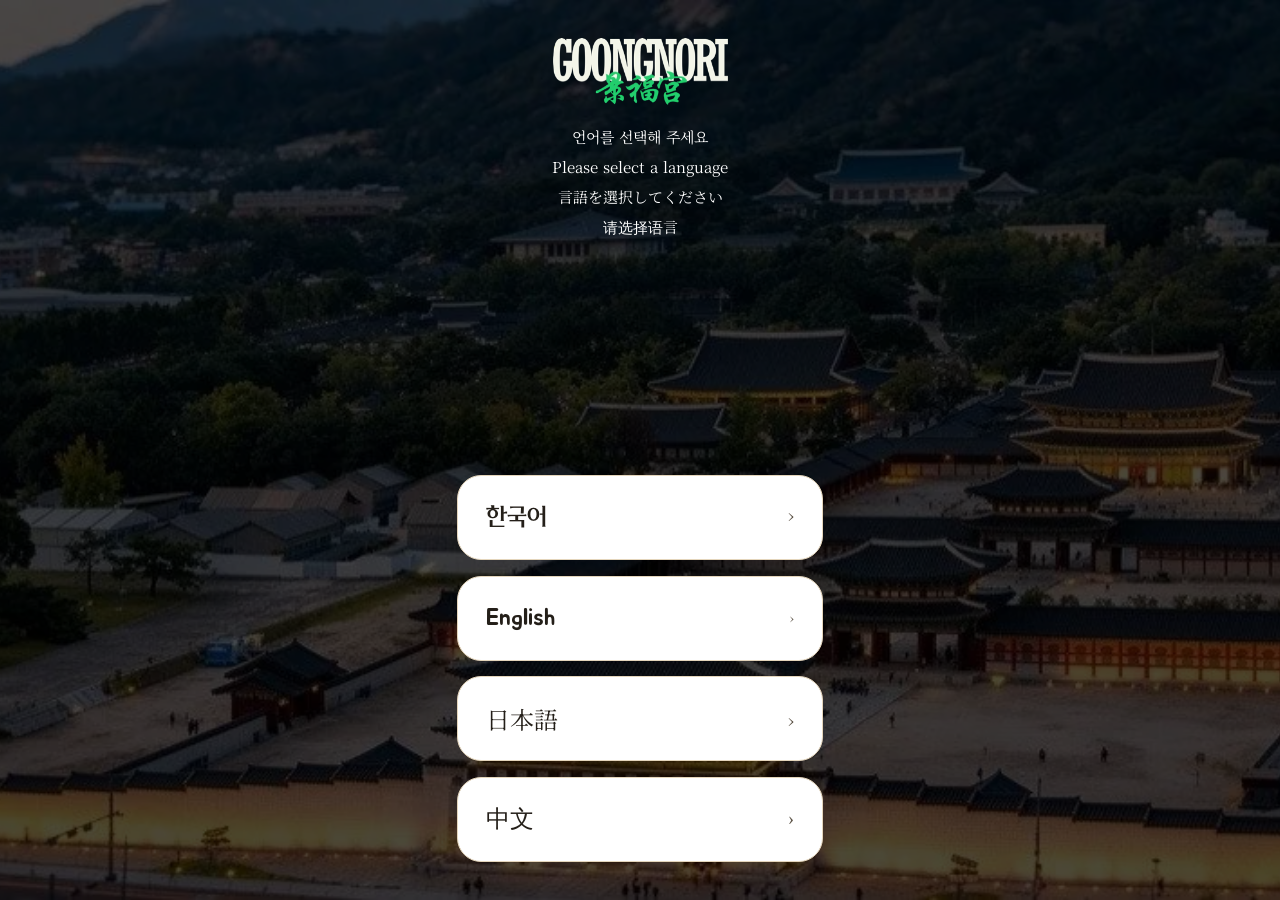
==== commit 1b7c3888: "Version-bust app-shell asset URLs to defeat CDN/network-level caching User reported the space-betwee" ====
--- a/index.html
+++ b/index.html
@@ -18,7 +18,7 @@
   <link rel="preconnect" href="https://fonts.googleapis.com" />
   <link rel="preconnect" href="https://fonts.gstatic.com" crossorigin />
   <link rel="stylesheet" href="https://fonts.googleapis.com/css2?family=Cormorant+Garamond:ital,wght@0,300;0,400;0,500;0,600;1,300;1,400&family=Noto+Serif+KR:wght@300;400;500;600&family=Noto+Serif+JP:wght@300;400;500;600&family=Noto+Serif+SC:wght@300;400;500;600&family=Jua&family=Zen+Maru+Gothic:wght@700&family=ZCOOL+KuaiLe&family=Nunito:wght@600;700&display=swap" />
-  <link rel="stylesheet" href="css/style.css" />
+  <link rel="stylesheet" href="css/style.css?v=2" />
 </head>
 <body>
 <div class="mobile-wrap">
@@ -179,7 +179,7 @@
   </div>
 </div>
 
-<script src="js/content.js"></script>
-<script src="js/main.js"></script>
+<script src="js/content.js?v=2"></script>
+<script src="js/main.js?v=2"></script>
 </body>
 </html>
--- a/css/style.css
+++ b/css/style.css
@@ -340,8 +340,12 @@
   flex-direction: column;
   background: var(--color-bg-canvas);
   opacity: 0;
-  /* 안전망: 짧은/작은 화면에서 내용이 뷰포트보다 커지면 잘리지 않고 스크롤되게 함 */
+  /* 안전망: 짧은/작은 화면에서 내용이 뷰포트보다 커지면 잘리지 않고 스크롤되게 함.
+     overflow-x를 명시하지 않으면 overflow-y:auto 때문에 브라우저가 overflow-x도
+     암묵적으로 auto로 계산해버려 — 내용이 조금이라도 옆으로 넘치면(둥근 모서리 그림자 등)
+     좌우로도 스크롤이 가능해짐. 세로 스크롤만 원하므로 명시적으로 막음 */
   overflow-y: auto;
+  overflow-x: hidden;
   -webkit-overflow-scrolling: touch;
 }
 
@@ -437,7 +441,9 @@
    ============================================================ */
 .lang-select {
   align-items: center;
-  justify-content: center;
+  /* space-between: gap은 최소값으로만 쓰이고, 화면에 남는 공간은 전부 header↔buttons
+     사이 간격으로 흡수됨 — 짧은 화면에선 gap 그대로, 큰 화면에선 꽉 차게 벌어짐 */
+  justify-content: space-between;
   gap: clamp(24px, 6.9dvh, 66px);
   padding: calc(clamp(20px, 8.53vw, 38px) + env(safe-area-inset-top, 0px)) clamp(20px, 8.53vw, 38px) calc(clamp(20px, 8.53vw, 38px) + env(safe-area-inset-bottom, 0px));
 }
@@ -520,7 +526,9 @@
   display: flex;
   flex-direction: column;
   align-items: center;
-  justify-content: center;
+  /* space-between: 기존 gap 공식은 그대로 "최소값"으로 남고, 남는 공간은 3개 그룹
+     사이 간격으로 흡수됨 — 화면이 커질수록 gap 공식의 max(24px)보다 더 벌어져 꽉 참 */
+  justify-content: space-between;
   gap: clamp(12px, calc(-18.21px + 4.528dvh), 24px);
   padding: calc(clamp(18px, calc(-17.24px + 5.283dvh), 32px) + env(safe-area-inset-top, 0px)) clamp(20px, 7.47vw, 33px) calc(clamp(12px, calc(-8.14px + 3.019dvh), 20px) + env(safe-area-inset-bottom, 0px));
 }
@@ -640,23 +648,30 @@
    ============================================================ */
 .gate-appear {
   align-items: center;
-  justify-content: flex-end;
-  padding: calc(clamp(56px, 15dvh, 160px) + env(safe-area-inset-top, 0px)) clamp(20px, 7.47vw, 33px) calc(clamp(40px, 10dvh, 103px) + env(safe-area-inset-bottom, 0px));
+  /* top 수치는 실제 Figma 프레임(49:25, 375x812)에서 그대로 가져온 값(pt-160/812=19.73%) —
+     이전엔 이 수치가 안 맞아 보였는데, 원인은 좌표가 아니라 배경 이미지 자체가 Figma
+     원본과 다르게 크롭되어 배포되어 있었던 것(bg-gate-appear-900.webp 교체로 해결).
+     아래 .gate-appear__bottom이 flex:1 + space-between이라 궁이 위치(top) 자체는
+     안 흔들리고, 궁이 아래 여백만 화면 크기에 따라 늘어나 화면을 꽉 채움. */
+  padding: calc(clamp(56px, 19.73dvh, 190px) + env(safe-area-inset-top, 0px)) clamp(20px, 7.47vw, 33px) calc(clamp(12px, 1.6dvh, 24px) + env(safe-area-inset-bottom, 0px));
 }
 
 .gate-appear__bottom {
   position: relative;
   z-index: 2;
-  display: flex;
-  flex-direction: column;
-  align-items: center;
-  gap: clamp(14px, 3dvh, 28px);
+  flex: 1;
+  min-height: 0;
+  display: flex;
+  flex-direction: column;
+  align-items: center;
+  justify-content: space-between;
+  gap: clamp(10px, 2dvh, 24px);
   width: 100%;
 }
 
 .gate-appear__character {
   width: auto;
-  height: clamp(160px, 32dvh, 300px);
+  height: clamp(160px, 36.99dvh, 350px);
   aspect-ratio: 2 / 3;
   object-fit: contain;
 }
@@ -830,6 +845,9 @@
 /* ============================================================
    이동 중 (지도)
    ============================================================ */
+/* 헤더/범례/CTA는 고정 크기, .enroute__map만 flex:1로 남는 공간을 그대로 채움 — 그래서
+   이 화면은 항상 정확히 .screen 높이(100dvh)만큼만 차지하고 스크롤이 생길 수가 없음
+   (다른 화면들처럼 콘텐츠 길이에 맞춰 패딩/간격을 일일이 맞출 필요가 없는 유일한 화면) */
 .enroute {
   align-items: center;
   padding: 0 0 calc(clamp(20px, 4.5dvh, 40px) + env(safe-area-inset-bottom, 0px));
@@ -988,9 +1006,14 @@
    ============================================================ */
 .closing {
   align-items: center;
-  justify-content: center;
-  gap: clamp(16px, 3.7dvh, 28px);
-  padding: calc(env(safe-area-inset-top, 0px) + clamp(36px, 9.6dvh, 72px)) 28px calc(clamp(32px, 8dvh, 60px) + env(safe-area-inset-bottom, 0px));
+  /* farewell 문구가 가장 긴 EN 기준으로 계산하면 원래 여백(gap 28px x6, 상단 72px)으로는
+     iPhone SE 크기에서 스크롤 없이 안 들어감(약 125px 초과) — gap/패딩을 최소값으로 줄이고
+     아래 텍스트 크기도 vw 기반으로 살짝 좁은 화면에서 줄어들게 함. 대신 justify-content를
+     space-between으로 바꿔서, 남는 공간이 있는 화면에서는 그 최소 gap 위로 여백이 더
+     벌어져 화면을 꽉 채움 — SE처럼 여유가 없을 땐 gap이 최소값 그대로 유지되어 안전함 */
+  justify-content: space-between;
+  gap: clamp(8px, 1.5dvh, 16px);
+  padding: calc(env(safe-area-inset-top, 0px) + clamp(20px, 6dvh, 48px)) 28px calc(clamp(16px, 5dvh, 36px) + env(safe-area-inset-bottom, 0px));
   text-align: center;
 }
 
@@ -1030,7 +1053,7 @@
 
 .closing__summary {
   font-family: var(--font-ko), var(--font-ja), var(--font-zh), serif;
-  font-size: 13px;
+  font-size: clamp(11px, 3vw, 13px);
   color: var(--color-text-secondary);
 }
 
@@ -1040,7 +1063,7 @@
   align-items: center;
   gap: 8px;
   width: 100%;
-  padding: 20px;
+  padding: clamp(14px, 4.5vw, 20px);
   background: var(--color-bg-surface-raised);
   border-radius: 20px;
   box-shadow: var(--shadow-card);
@@ -1048,15 +1071,15 @@
 
 .closing__farewell-name {
   font-family: var(--font-label);
-  font-size: 13px;
+  font-size: clamp(11px, 3vw, 13px);
   color: var(--color-text-secondary);
 }
 
 .closing__farewell-text {
   font-family: var(--font-ko), var(--font-ja), var(--font-zh), serif;
   font-weight: 500;
-  font-size: 15px;
-  line-height: 1.55;
+  font-size: clamp(13px, 3.7vw, 15px);
+  line-height: 1.5;
   color: var(--color-text-primary);
 }
 
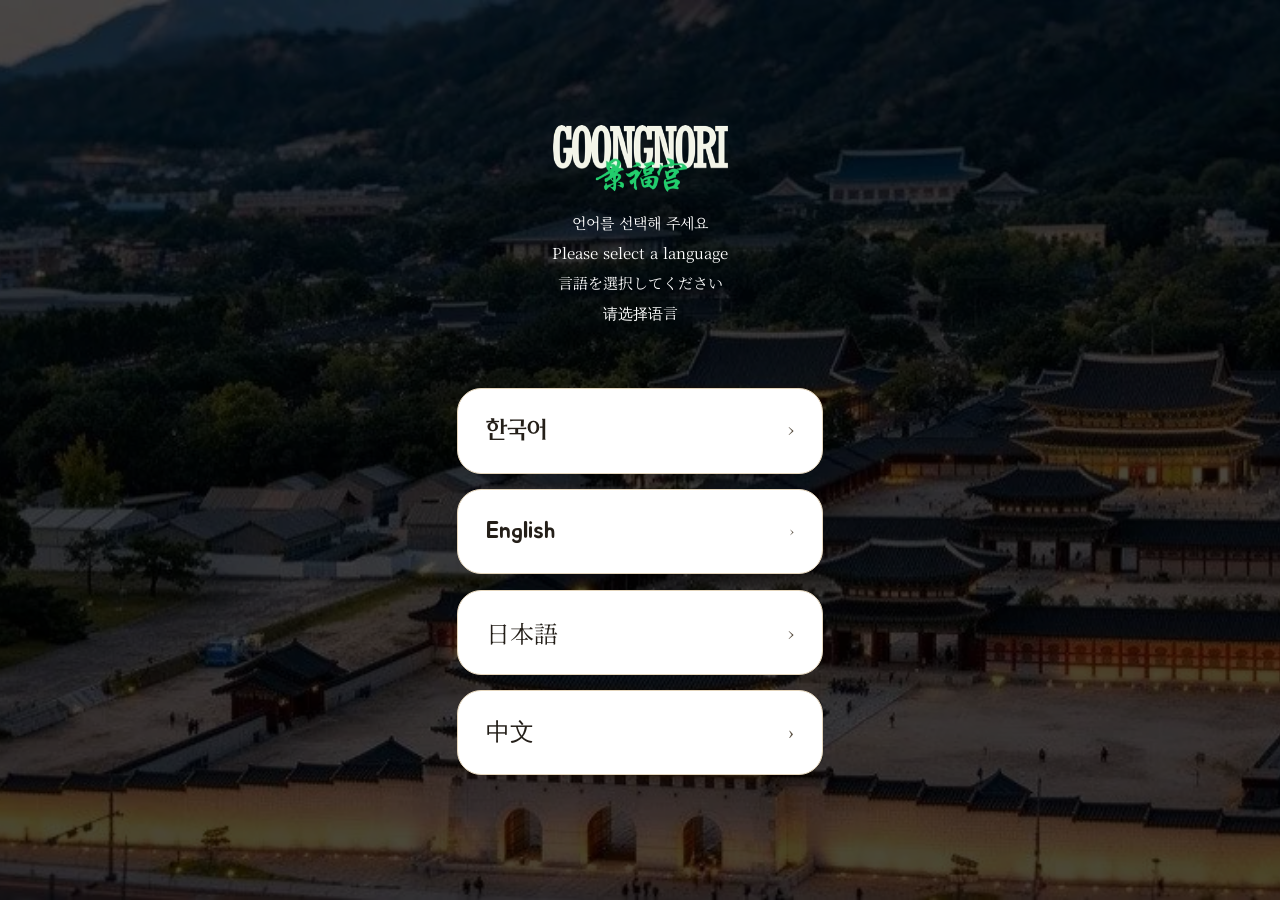
==== commit 694dcc6e: "Revert the "fill the screen" work on lang-select/closing/gate-pin/gate-appear Reverted css/style.css" ====
--- a/css/style.css
+++ b/css/style.css
@@ -441,9 +441,7 @@
    ============================================================ */
 .lang-select {
   align-items: center;
-  /* space-between: gap은 최소값으로만 쓰이고, 화면에 남는 공간은 전부 header↔buttons
-     사이 간격으로 흡수됨 — 짧은 화면에선 gap 그대로, 큰 화면에선 꽉 차게 벌어짐 */
-  justify-content: space-between;
+  justify-content: center;
   gap: clamp(24px, 6.9dvh, 66px);
   padding: calc(clamp(20px, 8.53vw, 38px) + env(safe-area-inset-top, 0px)) clamp(20px, 8.53vw, 38px) calc(clamp(20px, 8.53vw, 38px) + env(safe-area-inset-bottom, 0px));
 }
@@ -526,9 +524,7 @@
   display: flex;
   flex-direction: column;
   align-items: center;
-  /* space-between: 기존 gap 공식은 그대로 "최소값"으로 남고, 남는 공간은 3개 그룹
-     사이 간격으로 흡수됨 — 화면이 커질수록 gap 공식의 max(24px)보다 더 벌어져 꽉 참 */
-  justify-content: space-between;
+  justify-content: center;
   gap: clamp(12px, calc(-18.21px + 4.528dvh), 24px);
   padding: calc(clamp(18px, calc(-17.24px + 5.283dvh), 32px) + env(safe-area-inset-top, 0px)) clamp(20px, 7.47vw, 33px) calc(clamp(12px, calc(-8.14px + 3.019dvh), 20px) + env(safe-area-inset-bottom, 0px));
 }
@@ -648,23 +644,22 @@
    ============================================================ */
 .gate-appear {
   align-items: center;
-  /* top 수치는 실제 Figma 프레임(49:25, 375x812)에서 그대로 가져온 값(pt-160/812=19.73%) —
-     이전엔 이 수치가 안 맞아 보였는데, 원인은 좌표가 아니라 배경 이미지 자체가 Figma
-     원본과 다르게 크롭되어 배포되어 있었던 것(bg-gate-appear-900.webp 교체로 해결).
-     아래 .gate-appear__bottom이 flex:1 + space-between이라 궁이 위치(top) 자체는
-     안 흔들리고, 궁이 아래 여백만 화면 크기에 따라 늘어나 화면을 꽉 채움. */
+  /* top/character 수치는 실제 Figma 프레임(49:25, 375x812)에서 그대로 가져온 값 —
+     pt-160/812=19.73%, 캐릭터 300/812=36.99%. 이전엔 이 수치가 안 맞아 보였는데, 원인은
+     좌표가 아니라 배경 이미지 자체가 Figma가 쓰는 원본 사진과 다르게(아래쪽 크롭+다른
+     비율로) 배포되어 있었던 것 — bg-gate-appear-900.webp를 Figma의 원본 크롭으로
+     교체하니 좌표를 그대로 써도 궁이가 정확히 같은 지점(계단 아래 마당)에 섬. 다만
+     하단 padding만은 Figma 원본(103px)보다 줄여서(gap도 살짝) 가장 긴 EN 번역까지
+     스크롤 없이 들어가게 함 — 둘 다 이 화면 전용 클래스라 다른 화면엔 영향 없음. */
   padding: calc(clamp(56px, 19.73dvh, 190px) + env(safe-area-inset-top, 0px)) clamp(20px, 7.47vw, 33px) calc(clamp(12px, 1.6dvh, 24px) + env(safe-area-inset-bottom, 0px));
 }
 
 .gate-appear__bottom {
   position: relative;
   z-index: 2;
-  flex: 1;
-  min-height: 0;
-  display: flex;
-  flex-direction: column;
-  align-items: center;
-  justify-content: space-between;
+  display: flex;
+  flex-direction: column;
+  align-items: center;
   gap: clamp(10px, 2dvh, 24px);
   width: 100%;
 }
@@ -1006,12 +1001,10 @@
    ============================================================ */
 .closing {
   align-items: center;
+  justify-content: center;
   /* farewell 문구가 가장 긴 EN 기준으로 계산하면 원래 여백(gap 28px x6, 상단 72px)으로는
-     iPhone SE 크기에서 스크롤 없이 안 들어감(약 125px 초과) — gap/패딩을 최소값으로 줄이고
-     아래 텍스트 크기도 vw 기반으로 살짝 좁은 화면에서 줄어들게 함. 대신 justify-content를
-     space-between으로 바꿔서, 남는 공간이 있는 화면에서는 그 최소 gap 위로 여백이 더
-     벌어져 화면을 꽉 채움 — SE처럼 여유가 없을 땐 gap이 최소값 그대로 유지되어 안전함 */
-  justify-content: space-between;
+     iPhone SE 크기에서 스크롤 없이 안 들어감(약 125px 초과) — gap/패딩을 줄이고 아래 텍스트
+     크기도 vw 기반으로 살짝 좁은 화면에서 줄어들게 해서 여유 30px 정도로 맞춤 */
   gap: clamp(8px, 1.5dvh, 16px);
   padding: calc(env(safe-area-inset-top, 0px) + clamp(20px, 6dvh, 48px)) 28px calc(clamp(16px, 5dvh, 36px) + env(safe-area-inset-bottom, 0px));
   text-align: center;
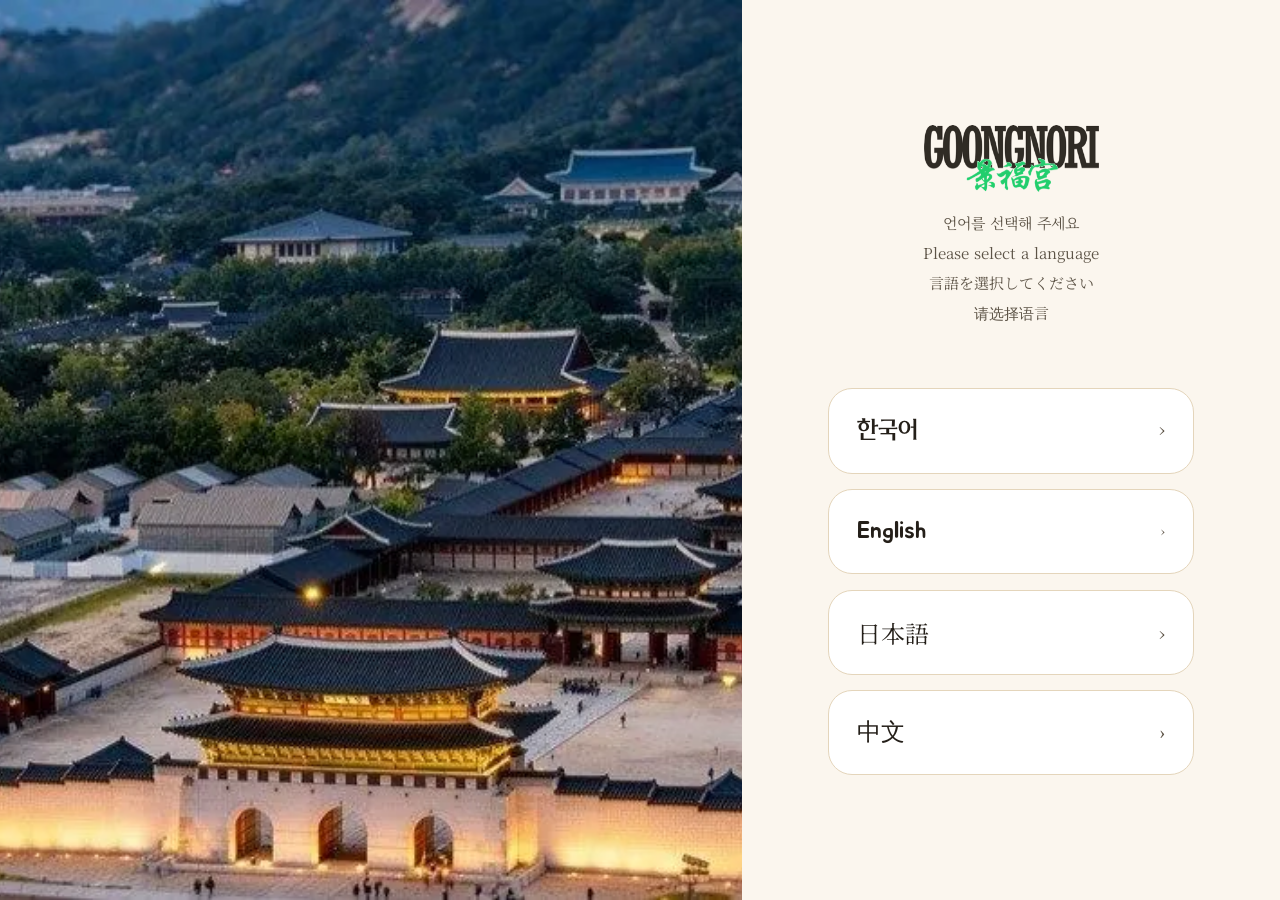
==== commit aa661f1f: "Add dedicated PC/desktop layout for all 6 screens Real desktop viewports (wide, short aspect) were m" ====
--- a/index.html
+++ b/index.html
@@ -30,11 +30,14 @@
     <section id="screen-language-select" class="screen lang-select is-active" data-screen="language-select">
       <img class="screen__bg" src="images/01_gate/bg-language-900.webp" alt="" />
       <div class="screen__scrim"></div>
-      <div class="lang-select__header">
-        <img class="lang-select__logo" src="images/01_gate/logo-goongnori.webp" alt="GOONGNORI" />
-        <div class="lang-select__subtitle" id="lang-select-subtitle"></div>
+      <div class="lang-select__panel">
+        <div class="lang-select__header">
+          <img class="lang-select__logo lang-select__logo--light" src="images/01_gate/logo-goongnori.webp" alt="GOONGNORI" />
+          <img class="lang-select__logo lang-select__logo--dark" src="images/01_gate/logo-goongnori-dark.webp" alt="GOONGNORI" />
+          <div class="lang-select__subtitle" id="lang-select-subtitle"></div>
+        </div>
+        <div class="lang-select__buttons" id="lang-select-buttons"></div>
       </div>
-      <div class="lang-select__buttons" id="lang-select-buttons"></div>
     </section>
 
     <!-- ============================================================
--- a/css/style.css
+++ b/css/style.css
@@ -446,6 +446,11 @@
   padding: calc(clamp(20px, 8.53vw, 38px) + env(safe-area-inset-top, 0px)) clamp(20px, 8.53vw, 38px) calc(clamp(20px, 8.53vw, 38px) + env(safe-area-inset-bottom, 0px));
 }
 
+/* 데스크톱(>=900px)에서만 header+buttons를 하나의 우측 패널로 묶는 래퍼 — display:contents라
+   모바일/태블릿에서는 레이아웃에 전혀 관여하지 않고 header/buttons가 그대로 .lang-select의
+   직계 flex 자식처럼 동작함(기존 gap 간격 그대로 유지) */
+.lang-select__panel { display: contents; }
+
 .lang-select__header {
   position: relative;
   z-index: 2;
@@ -459,6 +464,10 @@
   width: clamp(112px, 39.5vw, 175px);
   height: auto;
 }
+
+/* 어두운 스크림 위 라이트 워드마크 vs 크림 패널 위 다크 워드마크 — 사진 위/카드 위 두 배경에서
+   둘 다 읽히게 배경에 따라 스위칭 (기본은 모바일/태블릿의 사진+스크림 배경용 라이트 버전) */
+.lang-select__logo--dark { display: none; }
 
 .lang-select__subtitle {
   display: flex;
@@ -1101,6 +1110,119 @@
 }
 
 /* ============================================================
+   PC 전용 레이아웃 — 진짜 넓은 데스크톱 (>=900px), 6개 화면 전부
+   태블릿/폴더블 펼침(560~899px)은 위 미디어쿼리처럼 모바일형 폭-꽉-채움 레이아웃을 그대로
+   쓰고, 진짜 데스크톱만 화면별로 둘 중 하나로 전환:
+   (1) 사진이 있는 화면(Gate 등장/Language Select) → 사진 좌 58% / 콘텐츠 우 2단 분할.
+       세로로 긴 사진이 넓은 화면에서 object-fit:cover로 위/아래가 잘리면 궁이 발밑
+       기준점(dvh% 좌표)이 모바일과 달라져 계단 위에 뜬 것처럼 보이던 문제의 근본 원인이라,
+       사진을 별도 패널로 분리해 세로 크롭 자체가 안 생기게 함.
+   (2) 패턴 배경뿐인 화면(Gate PIN/이동중/Closing/Chapter) → 기존 모바일형 세로 스택은
+       그대로 두고 폭만 카드처럼 좁혀 가운데 정렬. width:100% 자식 요소들이 1440px 근처까지
+       늘어나 보이던 문제 해결.
+   ============================================================ */
+@media (min-width: 900px) {
+  .mobile-wrap {
+    max-width: 1440px;
+    margin: 0 auto;
+    background: #1c1a16;
+  }
+
+  .gate-appear {
+    flex-direction: row;
+    align-items: stretch;
+    padding: 0;
+  }
+
+  .gate-appear .screen__bg {
+    position: static;
+    flex: 0 0 58%;
+    /* min-width:0 없으면 img의 종횡비 기반 자동 최소폭(900:598 비율 x 뷰포트 높이)이
+       flex-basis보다 커져서 flex-grow:0인데도 58%보다 훨씬 넓게 밀려남 (flexbox 자동
+       최소 크기 규칙) */
+    min-width: 0;
+    height: 100%;
+  }
+
+  .gate-appear .screen__scrim { display: none; }
+
+  .gate-appear__bottom {
+    flex: 1;
+    justify-content: center;
+    padding: 48px;
+    background: var(--color-bg-canvas);
+    max-width: 480px;
+    margin: 0 auto;
+  }
+
+  /* Language Select — Gate 등장과 동일한 사진 좌 / 콘텐츠 우 2단 패턴 */
+  .lang-select {
+    flex-direction: row;
+    align-items: stretch;
+    justify-content: flex-start;
+    padding: 0;
+    gap: 0;
+  }
+
+  .lang-select .screen__bg {
+    position: static;
+    flex: 0 0 58%;
+    min-width: 0;
+    height: 100%;
+  }
+
+  .lang-select .screen__scrim { display: none; }
+
+  .lang-select__panel {
+    display: flex;
+    flex-direction: column;
+    align-items: center;
+    justify-content: center;
+    flex: 1;
+    gap: clamp(24px, 6.9dvh, 66px);
+    padding: 48px;
+    background: var(--color-bg-canvas);
+    max-width: 480px;
+    margin: 0 auto;
+  }
+
+  /* 사진 위 스크림을 전제로 흰 글자였던 서브타이틀/로고 — 크림색 패널 위로 옮겨왔으니 어두운
+     버전으로 바꿔야 보임 */
+  .lang-select__subtitle { color: var(--color-text-secondary); }
+  .lang-select__logo--light { display: none; }
+  .lang-select__logo--dark { display: block; }
+
+  /* Gate PIN / 이동중 / Closing — 사진이 아니라 패턴 배경이라 2단 분할 대신, 기존 모바일형
+     세로 스택 그대로 폭만 카드처럼 좁혀서 가운데 정렬 (요소가 옆으로 안 늘어나게) */
+  .gate-pin__content {
+    max-width: 420px;
+    margin: 0 auto;
+  }
+
+  .enroute__header,
+  .enroute__map,
+  .enroute__legend,
+  .enroute .btn-primary {
+    max-width: 420px;
+    margin-left: auto;
+    margin-right: auto;
+  }
+
+  .closing > * {
+    max-width: 420px;
+  }
+
+  /* Chapter — 읽기 편한 폭으로 캡핑한 가운데 정렬 기사형 컬럼 */
+  .chapter__hero,
+  .chapter__body {
+    max-width: 480px;
+    margin: 0 auto;
+    padding-left: 0;
+    padding-right: 0;
+  }
+}
+
+/* ============================================================
    Lightbox — 챕터 이미지 클릭 시 확대
    ============================================================ */
 .chapter__hero img,
